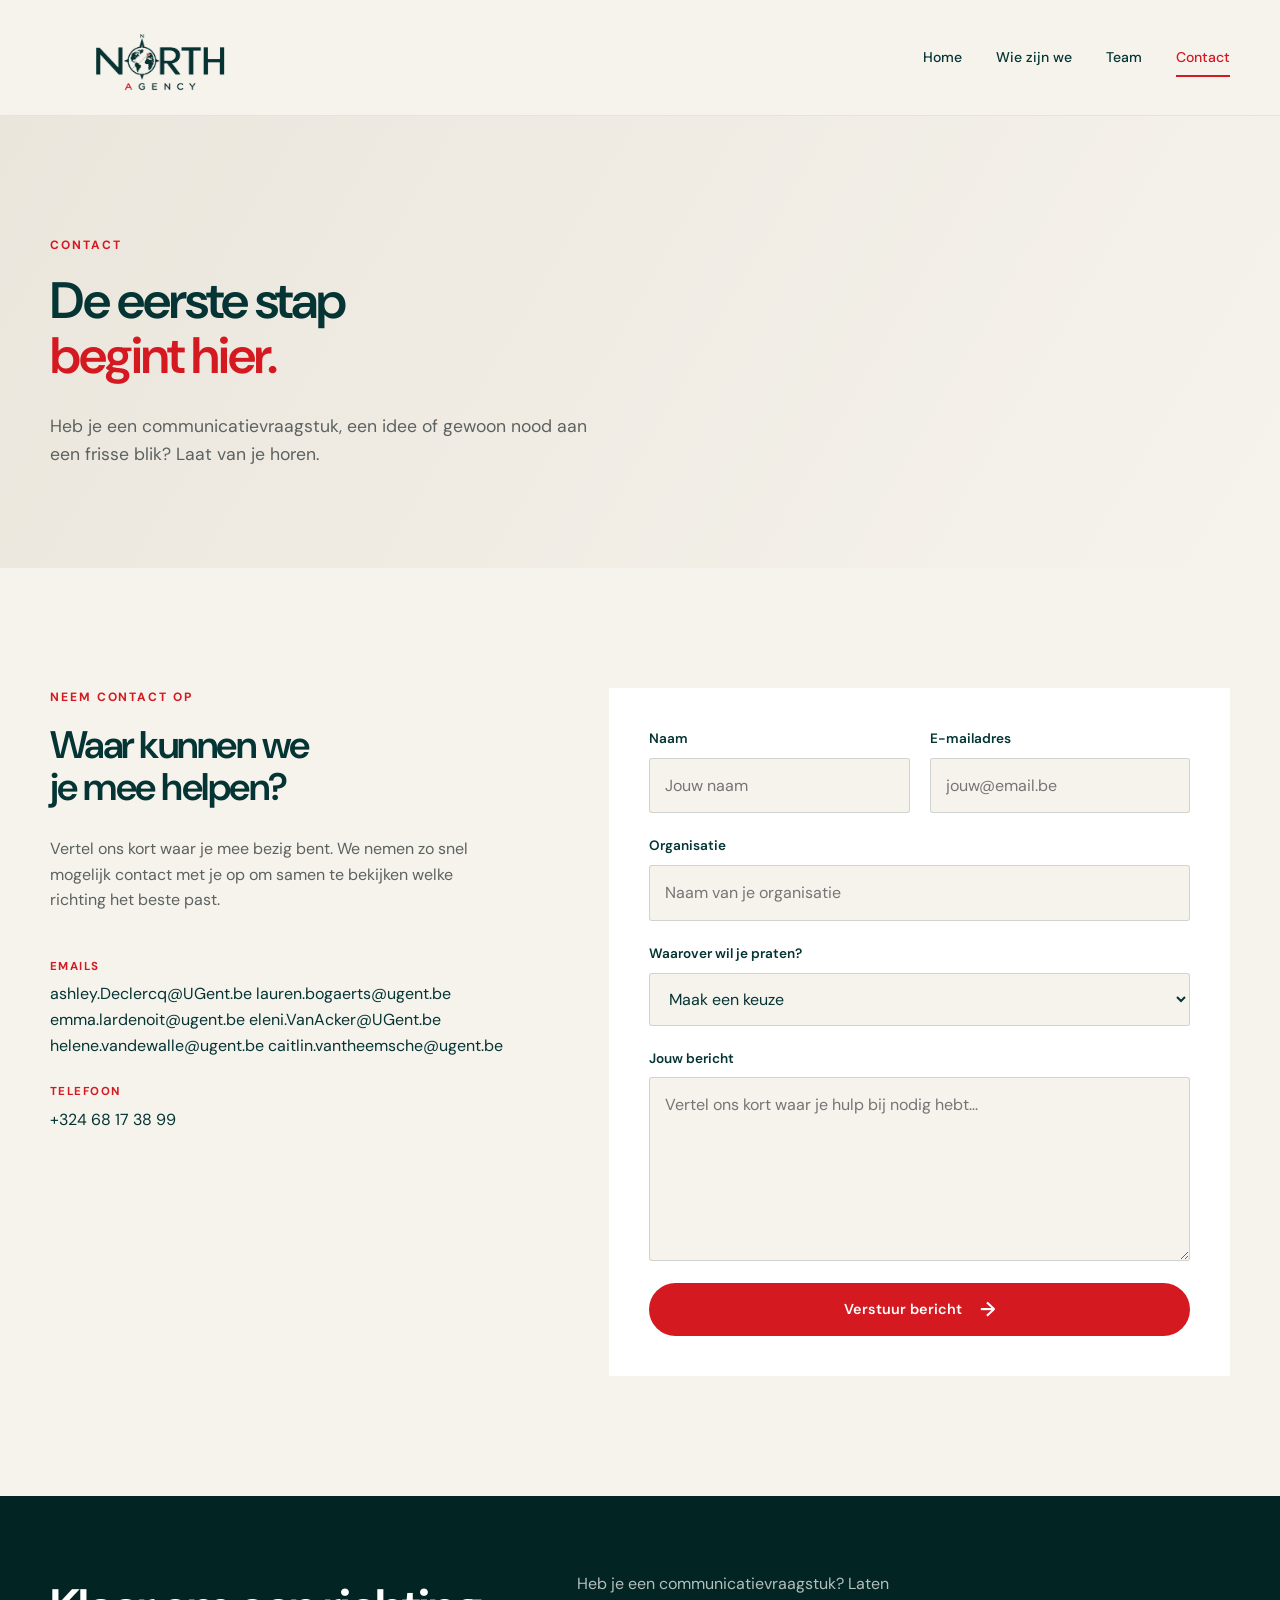
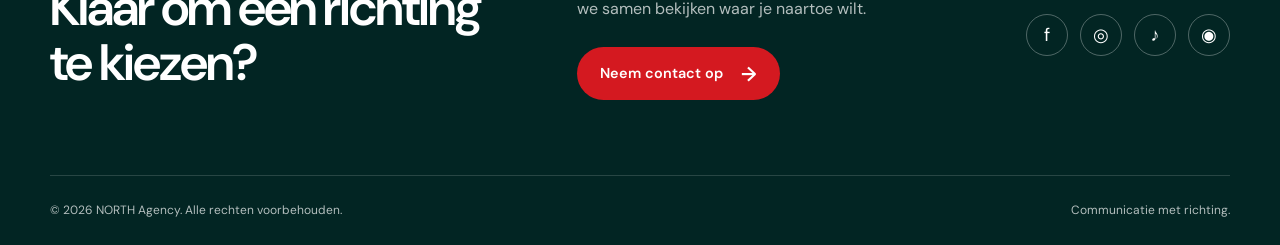
==== contact.html @ 14661dc5 "mails toegevoegd" ====
<!DOCTYPE html>
<html lang="nl">
<head>
    <meta charset="UTF-8">
    <meta name="viewport" content="width=device-width, initial-scale=1.0">

    <title>Contact | NORTH Agency</title>
    <meta name="description" content="Neem contact op met NORTH Agency.">

    <link rel="stylesheet" href="style.css">

    <link rel="preconnect" href="https://fonts.googleapis.com">
    <link rel="preconnect" href="https://fonts.gstatic.com" crossorigin>

    <link href="https://fonts.googleapis.com/css2?family=DM+Sans:wght@400;500;600;700&family=Playfair+Display:wght@500;600&display=swap" rel="stylesheet">
</head>

<body>

<header class="site-header">
    <div class="container header-inner">

        <a href="index.html" class="logo-link">
            <img src="images/logo.jpg" alt="NORTH Agency logo">
        </a>

        <button class="menu-toggle" aria-label="Menu openen">
            <span></span>
            <span></span>
            <span></span>
        </button>

        <nav class="main-navigation">
            <a href="index.html">Home</a>
            <a href="wie-zijn-we.html">Wie zijn we</a>
            <a href="team.html">Team</a>
            <a href="contact.html" class="active">Contact</a>
        </nav>

    </div>
</header>

<main>

    <section class="page-hero">
        <div class="container">
            <p class="eyebrow">Contact</p>
            <h1>De eerste stap<br><span>begint hier.</span></h1>
            <p>
                Heb je een communicatievraagstuk, een idee of gewoon nood aan
                een frisse blik? Laat van je horen.
            </p>
        </div>
    </section>

    <section class="contact-section">
        <div class="container contact-grid">

            <div class="contact-details">
                <p class="eyebrow">Neem contact op</p>
                <h2>Waar kunnen we<br>je mee helpen?</h2>

                <p>
                    Vertel ons kort waar je mee bezig bent. We nemen zo snel
                    mogelijk contact met je op om samen te bekijken welke
                    richting het beste past.
                </p>

                <div class="contact-item">
                    <span>Emails</span>
                    <a href="mailto:ashley.Declercq@UGent.be">
                        ashley.Declercq@UGent.be
                    </a>
                    <a href="mailto: lauren.bogaerts@ugent.be">
                        lauren.bogaerts@ugent.be
                    </a>
                    <a href="mailto:emma.lardenoit@ugent.be">
                        emma.lardenoit@ugent.be
                    </a>
                    <a href="mailto:eleni.VanAcker@UGent.be">
                        eleni.VanAcker@UGent.be
                    </a>
                    <a href="mailto:helene.vandewalle@ugent.be">
                        helene.vandewalle@ugent.be
                    </a>
                    <a href="mailto:caitlin.vantheemsche@ugent.be">
                        caitlin.vantheemsche@ugent.be
                    </a>
                </div>

                <div class="contact-item">
                    <span>Telefoon</span>
                    <a href="tel:+32468173899">
                        +324 68 17 38 99
                    </a>
                </div>
            </div>

            <div class="contact-form-wrapper">

                <!--
                Voor een echt werkend formulier op GitHub Pages kun je
                bijvoorbeeld Formspree gebruiken.

                Vervang action="" door bijvoorbeeld:
                action="https://formspree.io/f/JOUW_FORM_ID"
                -->

                <form class="contact-form" action="" method="POST">

                    <div class="form-row">
                        <div class="form-group">
                            <label for="naam">Naam</label>
                            <input type="text" id="naam" name="naam" placeholder="Jouw naam" required>
                        </div>

                        <div class="form-group">
                            <label for="email">E-mailadres</label>
                            <input type="email" id="email" name="email" placeholder="jouw@email.be" required>
                        </div>
                    </div>

                    <div class="form-group">
                        <label for="bedrijf">Organisatie</label>
                        <input type="text" id="bedrijf" name="bedrijf" placeholder="Naam van je organisatie">
                    </div>

                    <div class="form-group">
                        <label for="onderwerp">Waarover wil je praten?</label>
                        <select id="onderwerp" name="onderwerp">
                            <option value="">Maak een keuze</option>
                            <option value="strategie">Communicatiestrategie</option>
                            <option value="campagne">Campagne</option>
                            <option value="content">Content</option>
                            <option value="merkcommunicatie">Merkcommunicatie</option>
                            <option value="andere">Andere vraag</option>
                        </select>
                    </div>

                    <div class="form-group">
                        <label for="bericht">Jouw bericht</label>
                        <textarea id="bericht" name="bericht" rows="6" placeholder="Vertel ons kort waar je hulp bij nodig hebt..." required></textarea>
                    </div>

                    <button type="submit" class="button">
                        Verstuur bericht
                        <span>→</span>
                    </button>

                </form>

            </div>

        </div>
    </section>

</main>

<footer class="site-footer">
    <div class="container footer-grid">

        <div>
            <h2>Klaar om een richting<br>te kiezen?</h2>
        </div>

        <div>
            <p>
                Heb je een communicatievraagstuk?
                Laten we samen bekijken waar je naartoe wilt.
            </p>

            <a href="contact.html" class="button button-light">
                Neem contact op
                <span>→</span>
            </a>
        </div>

        <div class="social-links">
            <a href="https://www.facebook.com/" target="_blank" rel="noopener noreferrer">f</a>
            <a href="https://www.instagram.com/" target="_blank" rel="noopener noreferrer">◎</a>
            <a href="https://www.tiktok.com/" target="_blank" rel="noopener noreferrer">♪</a>
            <a href="https://github.com/" target="_blank" rel="noopener noreferrer">◉</a>
        </div>

    </div>

    <div class="container footer-bottom">
        <p>© 2026 NORTH Agency. Alle rechten voorbehouden.</p>
        <p>Communicatie met richting.</p>
    </div>
</footer>

<script>
    const menuToggle = document.querySelector(".menu-toggle");
    const navigation = document.querySelector(".main-navigation");

    menuToggle.addEventListener("click", () => {
        navigation.classList.toggle("is-open");
        menuToggle.classList.toggle("is-open");
    });
</script>

</body>
</html>
---- style.css ----
:root {
    --blue: #043433;
    --blue-dark: #022523;
    --red: #D41920;
    --red-light: #f15b45;

    --cream: #f6f3ed;
    --cream-dark: #ebe6dc;
    --white: #ffffff;
    --black: #111313;
    --grey: #5c6260;
    --border: rgba(4, 52, 51, 0.16);

    --container-width: 1180px;
    --radius: 3px;
    --transition: 0.25s ease;
}

/* Basis */

* {
    margin: 0;
    padding: 0;
    box-sizing: border-box;
}

html {
    scroll-behavior: smooth;
}

body {
    background: var(--cream);
    color: var(--blue);
    font-family: "DM Sans", sans-serif;
    line-height: 1.6;
}

img {
    display: block;
    max-width: 100%;
}

a {
    color: inherit;
    text-decoration: none;
}

button,
input,
select,
textarea {
    font: inherit;
}

.container {
    width: min(100% - 48px, var(--container-width));
    margin: 0 auto;
}

/* Header */

.site-header {
    position: relative;
    z-index: 10;
    background: var(--cream);
    border-bottom: 1px solid rgba(4, 52, 51, 0.08);
}

.header-inner {
    display: flex;
    align-items: center;
    justify-content: space-between;
    gap: 40px;
    min-height: 115px;
}

.logo-link {
    display: inline-block;
    flex-shrink: 0;
    width: 220px;
}

.logo-link img {
    width: 100%;
    height: 95px;
    object-fit: contain;
    mix-blend-mode: multiply;
}

.main-navigation {
    display: flex;
    align-items: center;
    gap: 34px;
}

.main-navigation a {
    position: relative;
    font-size: 0.88rem;
    font-weight: 500;
    transition: color var(--transition);
}

.main-navigation a::after {
    position: absolute;
    bottom: -8px;
    left: 0;

    width: 0;
    height: 2px;

    background: var(--red);
    content: "";
    transition: width var(--transition);
}

.main-navigation a:hover,
.main-navigation a.active {
    color: var(--red);
}

.main-navigation a:hover::after,
.main-navigation a.active::after {
    width: 100%;
}

.menu-toggle {
    display: none;
    border: none;
    background: transparent;
    cursor: pointer;
}

.menu-toggle span {
    display: block;
    width: 26px;
    height: 2px;
    margin: 5px 0;
    background: var(--blue);
    transition: var(--transition);
}

/* Typografie */

h1,
h2,
h3 {
    font-weight: 600;
    line-height: 1.08;
    letter-spacing: -0.04em;
}

h1 {
    font-size: clamp(2.3rem, 4vw, 4rem);
}

h2 {
    font-size: clamp(1.7rem, 3vw, 2.5rem);
}

h3 {
    font-size: 1.2rem;
}

p {
    color: var(--grey);
}

.index_p {
    margin-bottom: 18px;
    color: var(--red);
    font-size: 1.25rem;
    font-weight: 700;
    letter-spacing: 0.16em;
    text-transform: uppercase;
}

.eyebrow {
    margin-bottom: 18px;
    color: var(--red);
    font-size: 0.75rem;
    font-weight: 700;
    letter-spacing: 0.16em;
    text-transform: uppercase;
}

.section-light {
    background: var(--cream-dark);
}

/* Knoppen */

.button {
    display: inline-flex;
    align-items: center;
    justify-content: center;
    gap: 18px;

    padding: 15px 23px;
    border: none;
    border-radius: 100px;

    background: var(--red);
    color: var(--white);

    font-size: 0.9rem;
    font-weight: 600;

    cursor: pointer;
    transition:
        transform var(--transition),
        background var(--transition);
}

.button:hover {
    background: var(--blue);
    transform: translateY(-3px);
}

.button span {
    font-size: 1.25rem;
    line-height: 0;
}

.button-light {
    background: var(--red);
    color: var(--white);
}

.text-link {
    display: inline-block;
    margin-top: 24px;
    color: var(--blue);
    font-size: 0.9rem;
    font-weight: 600;
    transition: color var(--transition);
}

.text-link:hover {
    color: var(--red);
}

/* Hero */

.hero {
    position: relative;
    min-height: 650px;
    overflow: hidden;
    background: var(--cream);
}

.hero-image {
    position: absolute;
    inset: 0 0 0 42%;
    background:
        linear-gradient(
            90deg,
            var(--cream) 0%,
            rgba(246, 243, 237, 0.78) 13%,
            rgba(246, 243, 237, 0) 45%
        ),
        url("images/hero.jpg") center center / cover no-repeat;
}

.hero-content {
    position: relative;
    display: flex;
    align-items: center;
    min-height: 650px;
}

.hero-text {
    width: min(100%, 500px);
}

.hero-text h1 {
    margin-bottom: 28px;
}

.hero-text h1 span,
.page-hero h1 span {
    color: var(--red);
}

.hero-text p:not(.eyebrow) {
    max-width: 420px;
    margin-bottom: 32px;
    font-size: 1.05rem;
}

/* Intro / kompas */

.intro-section {
    padding: 125px 0;
}

.intro-grid {
    display: grid;
    grid-template-columns: repeat(2, minmax(0, 1fr));
    align-items: center;
    gap: 80px;
}

.intro-text {
    max-width: 550px;
}

.intro-text h2 {
    margin-bottom: 25px;
}

.intro-text p {
    max-width: 470px;
    margin-bottom: 16px;
}

.compass {
    display: flex;
    align-items: center;
    justify-content: center;
    min-height: 300px;
}

.compass-circle {
    position: relative;
    display: grid;
    width: 230px;
    height: 230px;
    place-items: center;
    border: 1px solid var(--blue);
    border-radius: 50%;
}

.compass-circle::before,
.compass-circle::after {
    position: absolute;
    background: var(--blue);
    content: "";
    opacity: 0.3;
}

.compass-circle::before {
    width: 1px;
    height: 310px;
}

.compass-circle::after {
    width: 310px;
    height: 1px;
}

.compass-arrow {
    position: relative;
    z-index: 1;
    color: var(--red);
    font-size: 5rem;
    transform: rotate(0deg);
}

/* Proces */

.process-section {
    padding: 125px 0;
    background: var(--white);
}

.section-heading {
    max-width: 570px;
    margin-bottom: 60px;
}

.section-heading h2 {
    margin-bottom: 25px;
}

.section-heading p:not(.eyebrow) {
    max-width: 480px;
}

.process-grid {
    display: grid;
    grid-template-columns: 1fr auto 1fr auto 1fr;
    align-items: center;
    gap: 30px;
}

.process-item {
    min-height: 180px;
}

.process-number {
    display: block;
    margin-bottom: 20px;
    color: var(--red);
    font-size: 0.8rem;
    font-weight: 700;
}

.process-item h3 {
    margin-bottom: 12px;
}

.process-item p {
    max-width: 240px;
    font-size: 0.9rem;
}

.process-arrow {
    color: var(--red);
    font-size: 2rem;
}

/* Diensten: desktop = 3 x 2 */

.services-section {
    padding: 125px 0;
}

.services-grid {
    display: grid;
    grid-template-columns: repeat(3, minmax(0, 1fr));
    gap: 1px;

    overflow: hidden;
    border: 1px solid rgba(4, 52, 51, 0.15);
    background: rgba(4, 52, 51, 0.15);
}

.service-card {
    min-height: 270px;
    padding: 34px 30px;

    border: 0;
    background: var(--cream-dark);

    transition:
        background var(--transition),
        transform var(--transition);
}

.service-card:hover {
    background: var(--white);
    transform: translateY(-5px);
}

.service-icon {
    display: flex;
    align-items: center;
    justify-content: flex-start;

    width: 58px;
    height: 58px;
    margin-bottom: 24px;

    color: var(--red);
}

.service-icon svg {
    width: 100%;
    height: 100%;

    stroke: currentColor;
    stroke-width: 2.2;
    stroke-linecap: round;
    stroke-linejoin: round;
}

.service-card h3 {
    margin-bottom: 15px;
    color: var(--blue);
    font-size: 1rem;
}

.service-card p {
    max-width: 260px;
    color: var(--grey);
    font-size: 0.88rem;
}

/* Over ons preview */

.about-preview {
    padding: 125px 0;
    background: var(--white);
}

.about-preview-grid {
    display: grid;
    grid-template-columns: 1fr 1.2fr 0.8fr;
    align-items: center;
    gap: 45px;
}

.about-preview h2 {
    margin-bottom: 25px;
}

.about-preview p {
    max-width: 400px;
    margin-bottom: 15px;
}

.about-image {
    height: 370px;
    overflow: hidden;
}

.about-image img {
    width: 100%;
    height: 100%;
    object-fit: cover;
}

.about-stat {
    display: flex;
    align-self: stretch;
    flex-direction: column;
    justify-content: center;
}

.stat-number {
    color: var(--red);
    font-size: 5rem;
    font-weight: 600;
    line-height: 1;
}

.about-stat p {
    font-size: 0.92rem;
}

.orange-line {
    width: 40px;
    height: 2px;
    margin: 24px 0;
    background: var(--red);
}

/* Cases */

.cases-section {
    padding: 125px 0;
}

.cases-grid {
    display: grid;
    grid-template-columns: repeat(3, minmax(0, 1fr));
    gap: 25px;
}

.case-card {
    background: var(--white);
    transition: transform var(--transition);
}

.case-card:hover {
    transform: translateY(-7px);
}

.case-card img {
    width: 100%;
    height: 220px;
    object-fit: cover;
}

.case-card span,
.case-card h3 {
    display: block;
    margin-right: 24px;
    margin-left: 24px;
}

.case-card span {
    padding-top: 18px;
    color: var(--red);
    font-size: 0.75rem;
    font-weight: 700;
    text-transform: uppercase;
}

.case-card h3 {
    padding: 8px 0 22px;
    font-size: 1rem;
}

/* Algemene pagina-header */

.page-hero {
    padding: 120px 0 100px;
    background: linear-gradient(120deg, var(--cream-dark), var(--cream));
}

.page-hero h1 {
    max-width: 850px;
    margin-bottom: 28px;
}

.page-hero > div > p:not(.eyebrow) {
    max-width: 570px;
    font-size: 1.1rem;
}

/* Wie zijn we */

.content-section {
    padding: 120px 0;
}

.two-column-content {
    display: grid;
    grid-template-columns: repeat(2, minmax(0, 1fr));
    gap: 90px;
}

.two-column-content h2 {
    max-width: 500px;
}

.two-column-content p {
    max-width: 560px;
    margin-bottom: 18px;
}

.strategy-section {
    padding: 120px 0;
    background: var(--white);
}

.centered {
    margin-right: auto;
    margin-left: auto;
    text-align: center;
}

.centered p:not(.eyebrow) {
    margin-right: auto;
    margin-left: auto;
}

.strategy-grid {
    display: grid;
    grid-template-columns: repeat(3, minmax(0, 1fr));
    gap: 25px;
}

.strategy-card {
    padding: 35px;
    border: 1px solid var(--border);
    background: var(--cream);
}

.strategy-card span {
    display: block;
    margin-bottom: 40px;
    color: var(--red);
    font-size: 0.85rem;
    font-weight: 700;
}

.strategy-card h3 {
    margin-bottom: 18px;
}

/* Team */

.team-section {
    padding: 120px 0;
}

.team-intro {
    margin-bottom: 60px;
}

.team-grid {
    display: grid;
    grid-template-columns: repeat(3, minmax(0, 1fr));
    gap: 45px 25px;
}

.team-card {
    background: var(--white);
}

.team-card img {
    width: 100%;
    height: 360px;
    object-fit: cover;
    transition: filter var(--transition);
}

.team-card:hover img {
    filter: grayscale(10%);
}

.team-card-content {
    padding: 26px;
}

.team-role {
    margin-bottom: 8px;
    color: var(--red);
    font-size: 0.75rem;
    font-weight: 700;
    letter-spacing: 0.1em;
    text-transform: uppercase;
}

.team-card h3 {
    margin-bottom: 14px;
}

.team-card-content > p:last-child {
    font-size: 0.92rem;
}

/* Contact */

.contact-section {
    padding: 120px 0;
}

.contact-grid {
    display: grid;
    grid-template-columns: 0.85fr 1.15fr;
    gap: 100px;
}

.contact-details h2 {
    margin-bottom: 28px;
}

.contact-details > p:not(.eyebrow) {
    max-width: 430px;
    margin-bottom: 45px;
}

.contact-item {
    margin-bottom: 25px;
}

.contact-item > span {
    display: block;
    margin-bottom: 5px;
    color: var(--red);
    font-size: 0.72rem;
    font-weight: 700;
    letter-spacing: 0.13em;
    text-transform: uppercase;
}

.contact-item a,
.contact-item p {
    color: var(--blue);
}

.contact-item a:hover {
    color: var(--red);
}

.contact-form-wrapper {
    padding: 40px;
    background: var(--white);
}

.contact-form {
    display: flex;
    flex-direction: column;
    gap: 22px;
}

.form-row {
    display: grid;
    grid-template-columns: repeat(2, minmax(0, 1fr));
    gap: 20px;
}

.form-group {
    display: flex;
    flex-direction: column;
    gap: 8px;
}

.form-group label {
    color: var(--blue);
    font-size: 0.85rem;
    font-weight: 600;
}

.form-group input,
.form-group select,
.form-group textarea {
    width: 100%;
    padding: 14px 15px;
    border: 1px solid var(--border);
    border-radius: var(--radius);
    outline: none;
    background: var(--cream);
    color: var(--blue);
    transition: border var(--transition);
}

.form-group input:focus,
.form-group select:focus,
.form-group textarea:focus {
    border-color: var(--red);
}

.form-group textarea {
    resize: vertical;
}

/* Footer */

.site-footer {
    padding: 75px 0 25px;
    background: var(--blue-dark);
    color: var(--white);
}

.footer-grid {
    display: grid;
    grid-template-columns: 1.2fr 1fr auto;
    align-items: center;
    gap: 60px;
    padding-bottom: 75px;
}

.site-footer h2 {
    color: var(--white);
    font-size: clamp(2.2rem, 4vw, 4rem);
}

.site-footer p {
    max-width: 330px;
    margin-bottom: 25px;
    color: rgba(255, 255, 255, 0.7);
}

.social-links {
    display: flex;
    align-items: center;
    gap: 12px;
}

.social-links a {
    display: grid;
    width: 42px;
    height: 42px;
    place-items: center;
    border: 1px solid rgba(255, 255, 255, 0.3);
    border-radius: 50%;
    color: var(--white);
    font-size: 1.15rem;
    transition:
        color var(--transition),
        background var(--transition),
        border var(--transition);
}

.social-links a:hover {
    border-color: var(--red);
    background: var(--red);
}

.footer-bottom {
    display: flex;
    justify-content: space-between;
    gap: 20px;
    padding-top: 25px;
    border-top: 1px solid rgba(255, 255, 255, 0.15);
}

.footer-bottom p {
    margin: 0;
    font-size: 0.75rem;
}

/* Tablet */

@media (max-width: 900px) {
    .header-inner {
        gap: 24px;
    }

    .logo-link {
        width: 185px;
    }

    .logo-link img {
        height: 82px;
    }

    .main-navigation {
        gap: 18px;
    }

    .hero-image {
        inset: 0 0 0 30%;
    }

    .intro-grid,
    .two-column-content,
    .contact-grid {
        gap: 50px;
    }

    /* Diensten: 2 kolommen op tablet */
    .services-grid {
        grid-template-columns: repeat(2, minmax(0, 1fr));
    }

    .about-preview-grid {
        grid-template-columns: repeat(2, minmax(0, 1fr));
    }

    .about-stat {
        grid-column: 1 / -1;
    }

    .footer-grid {
        grid-template-columns: 1fr 1fr;
    }

    .social-links {
        grid-column: 1 / -1;
    }
}

/* Mobiel */

@media (max-width: 700px) {
    .container {
        width: min(100% - 32px, var(--container-width));
    }

    .header-inner {
        min-height: 85px;
    }

    .logo-link {
        width: 165px;
    }

    .logo-link img {
        height: 70px;
    }

    .menu-toggle {
        display: block;
    }

    .main-navigation {
        position: absolute;
        top: 85px;
        right: 16px;
        left: 16px;

        display: none;
        flex-direction: column;
        align-items: flex-start;
        gap: 0;

        padding: 15px 20px;
        background: var(--white);
        box-shadow: 0 12px 30px rgba(4, 52, 51, 0.12);
    }

    .main-navigation.is-open {
        display: flex;
    }

    .main-navigation a {
        width: 100%;
        padding: 13px 0;
        border-bottom: 1px solid var(--border);
    }

    .main-navigation a:last-child {
        border-bottom: 0;
    }

    .main-navigation a::after {
        display: none;
    }

    .hero {
        min-height: 680px;
    }

    .hero-image {
        inset: 0;
        opacity: 0.55;
    }

    .hero-content {
        align-items: flex-end;
        min-height: 680px;
        padding-bottom: 70px;
    }

    .hero-text {
        padding: 25px;
        background: rgba(246, 243, 237, 0.92);
    }

    .intro-section,
    .process-section,
    .services-section,
    .about-preview,
    .cases-section,
    .content-section,
    .strategy-section,
    .team-section,
    .contact-section {
        padding: 80px 0;
    }

    .intro-grid,
    .two-column-content,
    .contact-grid,
    .about-preview-grid,
    .footer-grid {
        grid-template-columns: 1fr;
    }

    .compass {
        min-height: 220px;
    }

    .process-grid {
        grid-template-columns: 1fr;
        gap: 25px;
    }

    .process-arrow {
        display: none;
    }

    .process-item {
        min-height: auto;
        padding-bottom: 25px;
        border-bottom: 1px solid var(--border);
    }

    /* Diensten: één kaart per rij op mobiel */
    .services-grid,
    .cases-grid,
    .strategy-grid,
    .team-grid {
        grid-template-columns: 1fr;
    }

    .service-card {
        min-height: auto;
        padding: 30px 25px;
    }

    .about-image {
        height: 300px;
    }

    .page-hero {
        padding: 85px 0 75px;
    }

    .page-hero h1 {
        font-size: clamp(2.8rem, 14vw, 4.7rem);
    }

    .team-card img {
        height: 400px;
    }

    .contact-form-wrapper {
        padding: 25px;
    }

    .form-row {
        grid-template-columns: 1fr;
    }

    .footer-grid {
        gap: 35px;
        padding-bottom: 55px;
    }

    .social-links {
        grid-column: auto;
    }

    .footer-bottom {
        flex-direction: column;
        gap: 5px;
    }
}
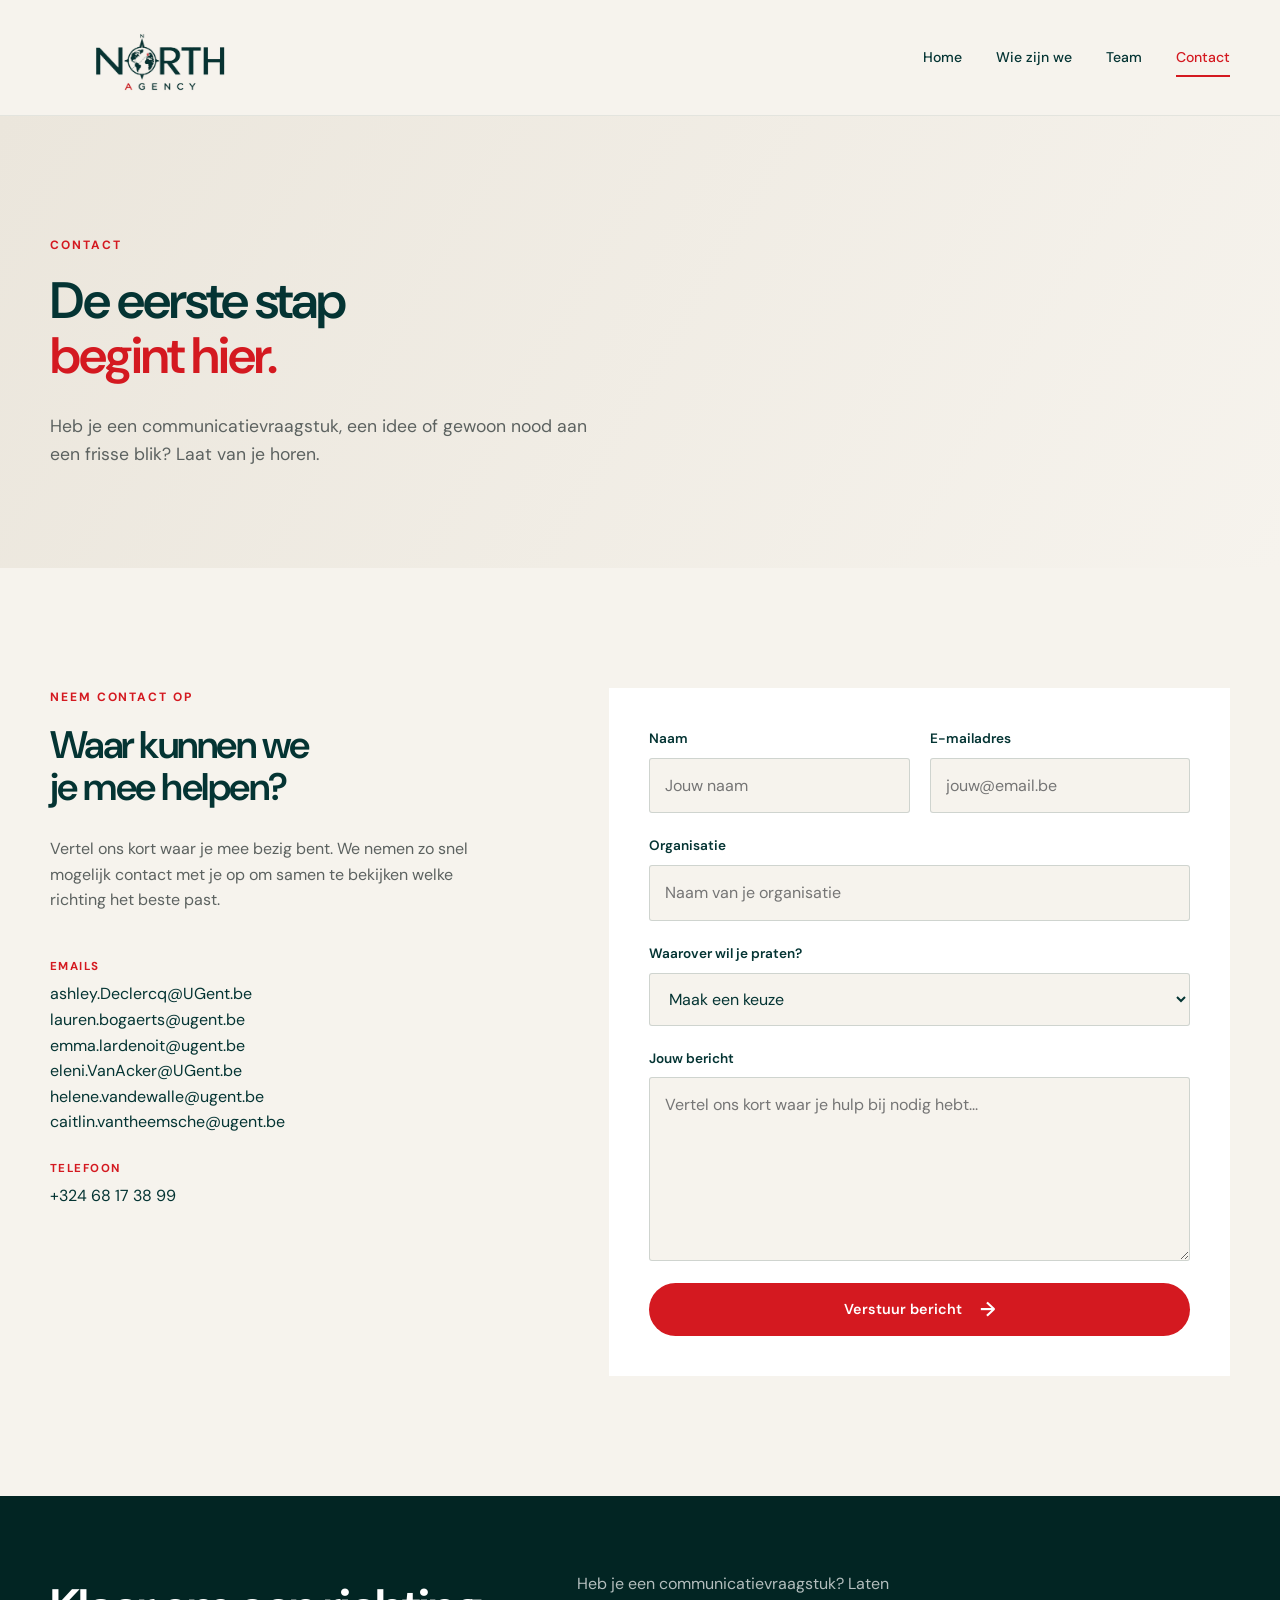
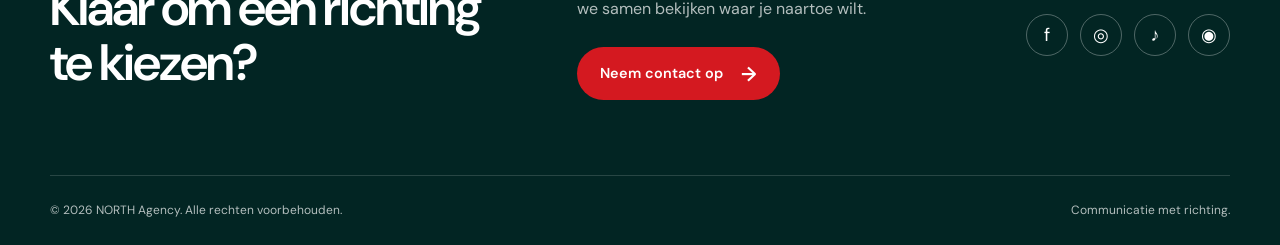
==== commit 4f0144ea: "mails toegevoegd" ====
--- a/contact.html
+++ b/contact.html
@@ -70,19 +70,19 @@
                     <span>Emails</span>
                     <a href="mailto:ashley.Declercq@UGent.be">
                         ashley.Declercq@UGent.be
-                    </a>
+                    </a><br>
                     <a href="mailto: lauren.bogaerts@ugent.be">
                         lauren.bogaerts@ugent.be
-                    </a>
+                    </a><br>
                     <a href="mailto:emma.lardenoit@ugent.be">
                         emma.lardenoit@ugent.be
-                    </a>
+                    </a><br>
                     <a href="mailto:eleni.VanAcker@UGent.be">
                         eleni.VanAcker@UGent.be
-                    </a>
+                    </a><br>
                     <a href="mailto:helene.vandewalle@ugent.be">
                         helene.vandewalle@ugent.be
-                    </a>
+                    </a><br>
                     <a href="mailto:caitlin.vantheemsche@ugent.be">
                         caitlin.vantheemsche@ugent.be
                     </a>
--- a/style.css
+++ b/style.css
@@ -688,7 +688,7 @@
 }
 
 .team-card:hover img {
-    filter: grayscale(10%);
+    filter: grayscale(35%);
 }
 
 .team-card-content {
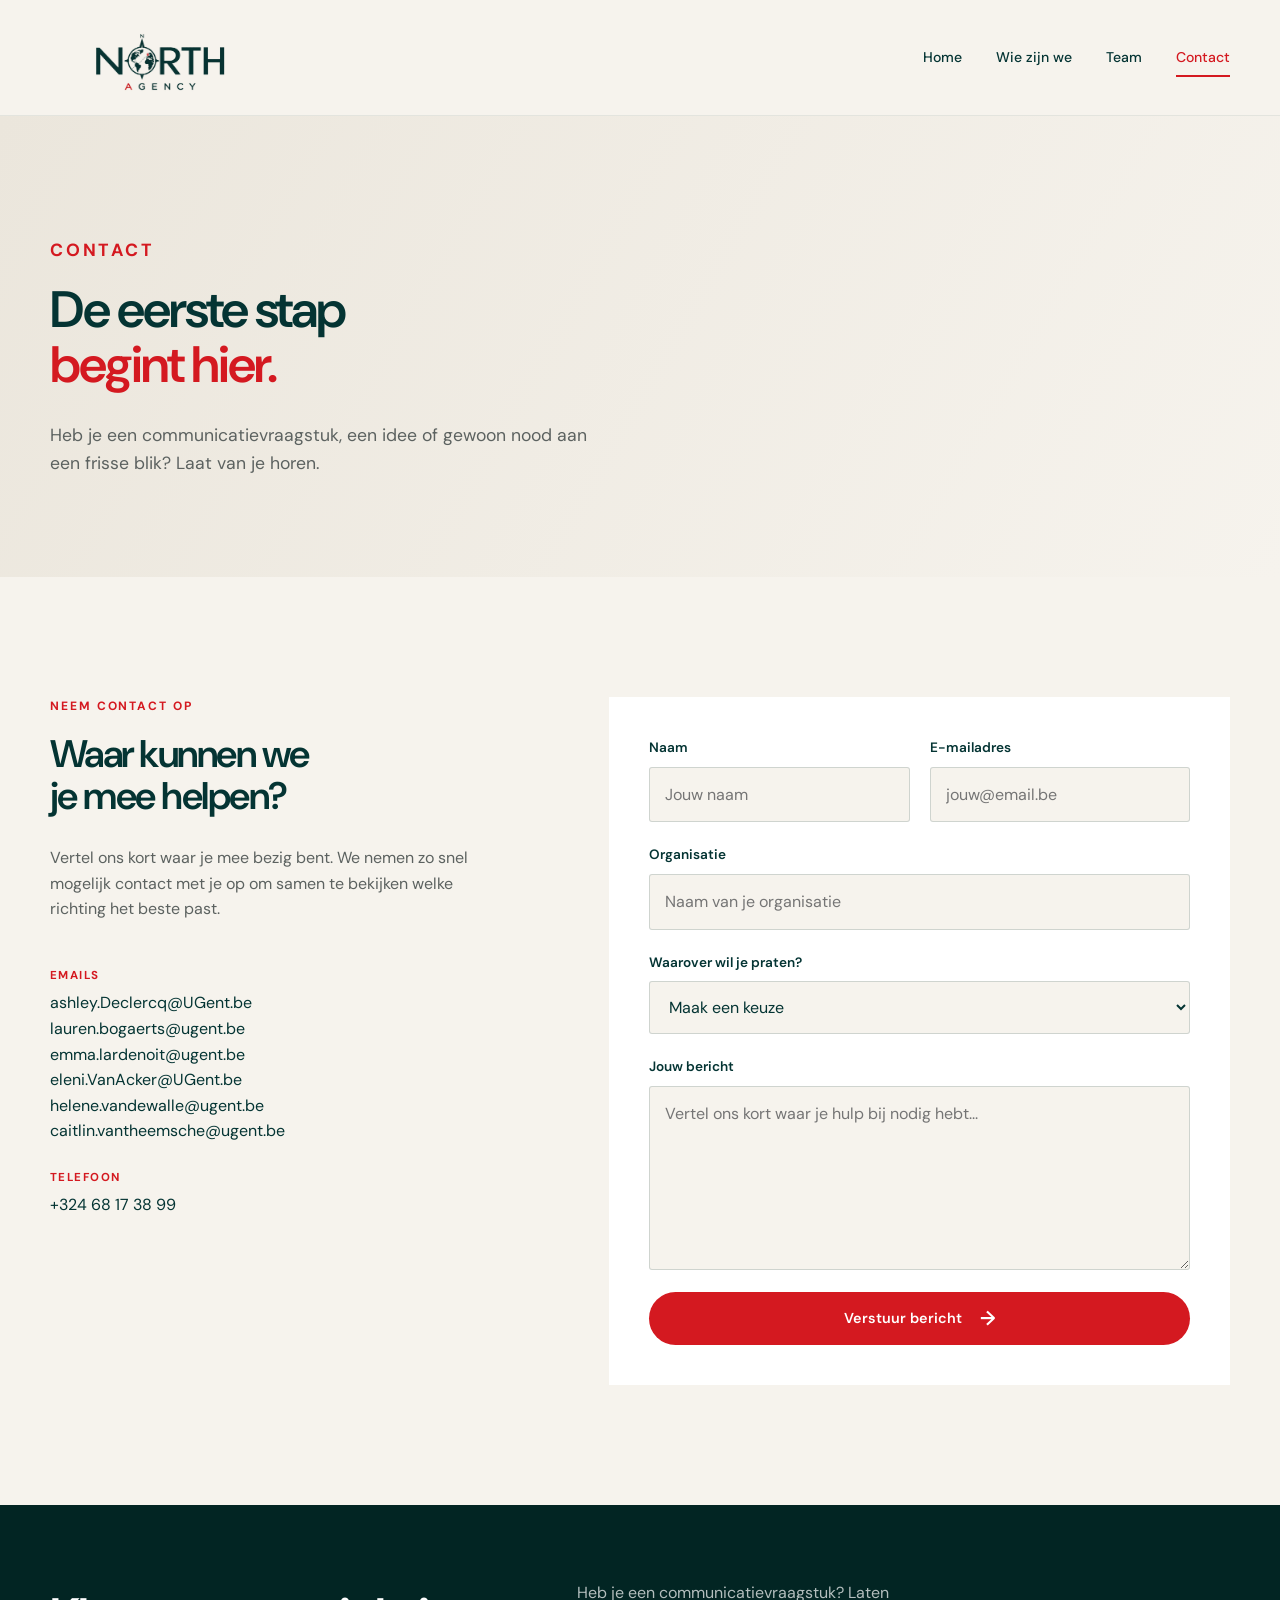
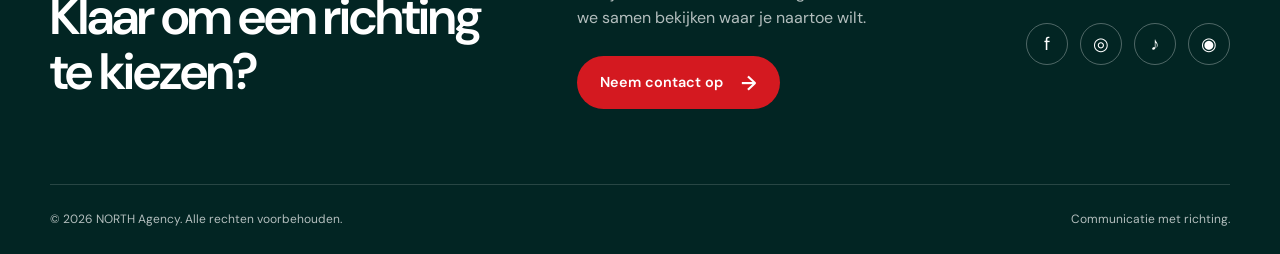
==== commit 68a64474: "mails toegevoegd" ====
--- a/contact.html
+++ b/contact.html
@@ -44,7 +44,7 @@
 
     <section class="page-hero">
         <div class="container">
-            <p class="eyebrow">Contact</p>
+            <p class="index_p">Contact</p>
             <h1>De eerste stap<br><span>begint hier.</span></h1>
             <p>
                 Heb je een communicatievraagstuk, een idee of gewoon nood aan
@@ -68,7 +68,7 @@
 
                 <div class="contact-item">
                     <span>Emails</span>
-                    <a href="mailto:ashley.Declercq@UGent.be">
+                    <a href="mailto:ashley.Declercq@ugent.be">
                         ashley.Declercq@UGent.be
                     </a><br>
                     <a href="mailto: lauren.bogaerts@ugent.be">
@@ -77,7 +77,7 @@
                     <a href="mailto:emma.lardenoit@ugent.be">
                         emma.lardenoit@ugent.be
                     </a><br>
-                    <a href="mailto:eleni.VanAcker@UGent.be">
+                    <a href="mailto:eleni.VanAcker@ugent.be">
                         eleni.VanAcker@UGent.be
                     </a><br>
                     <a href="mailto:helene.vandewalle@ugent.be">
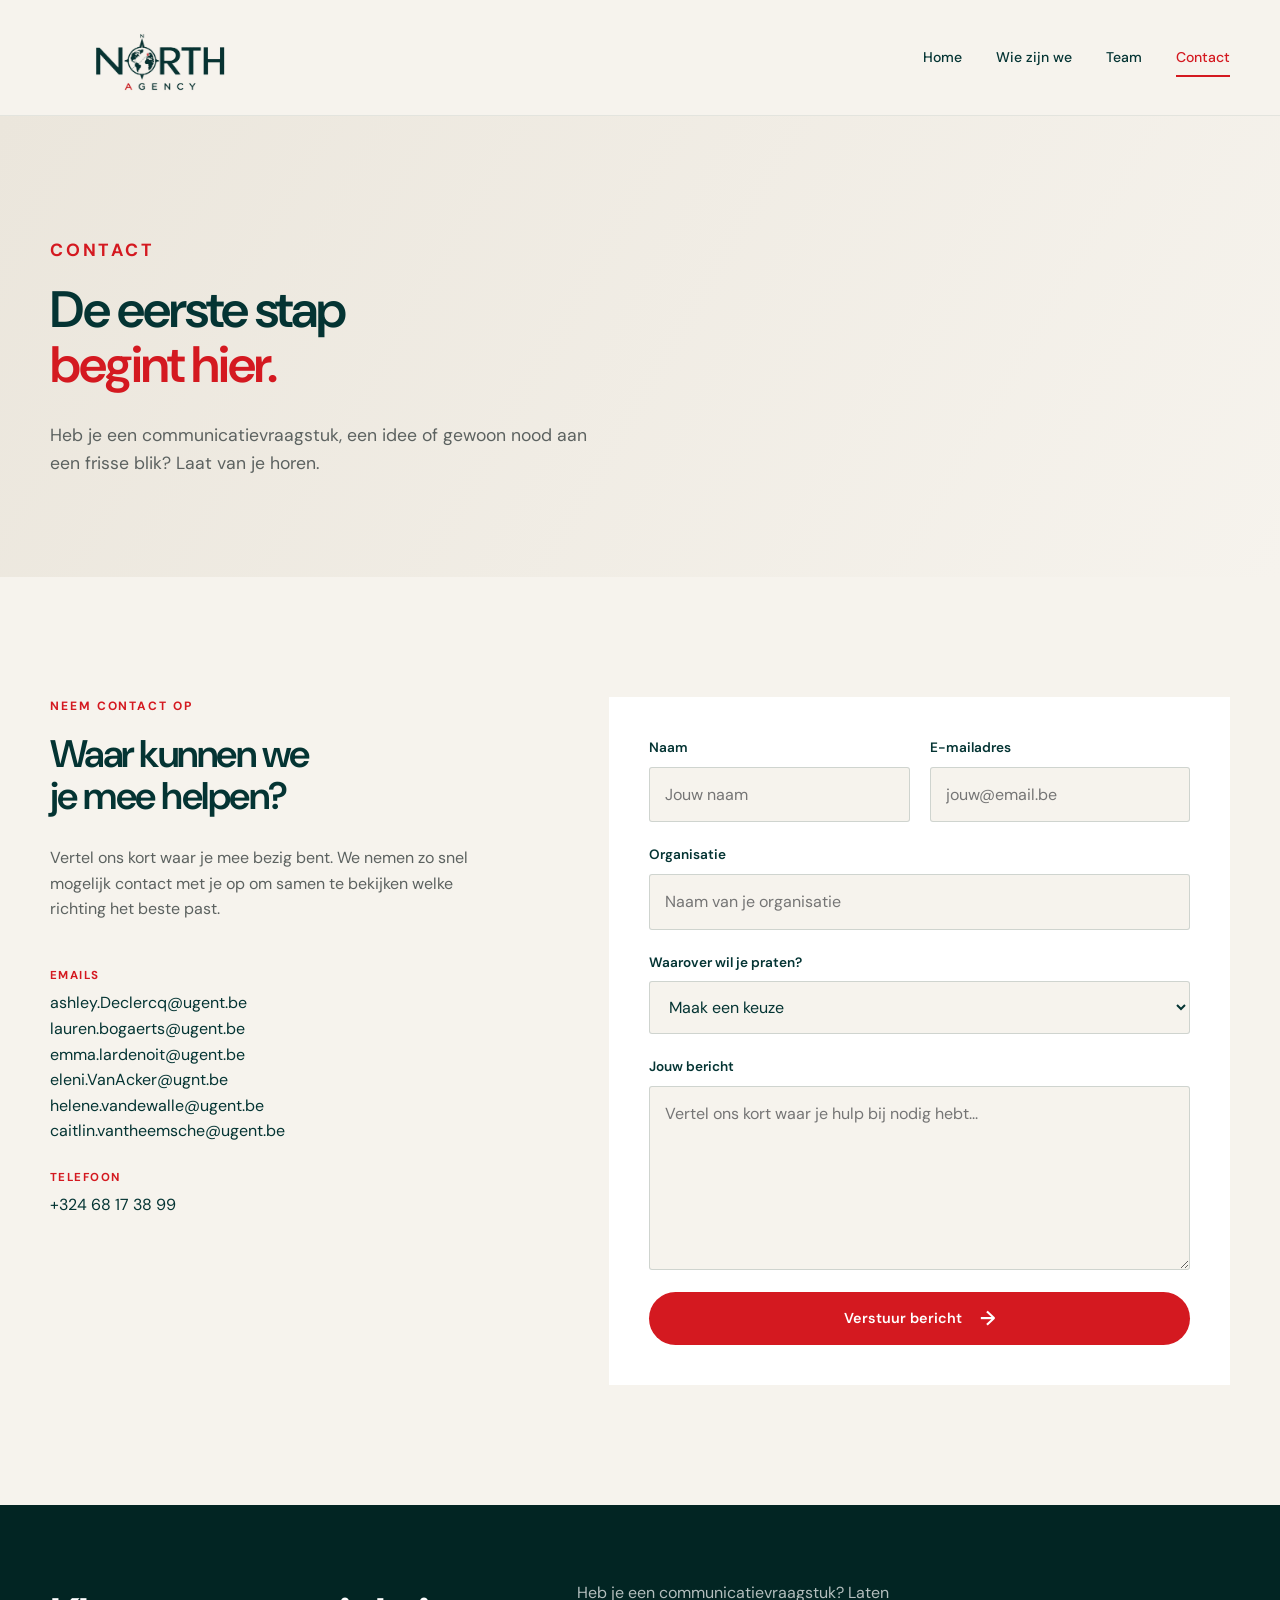
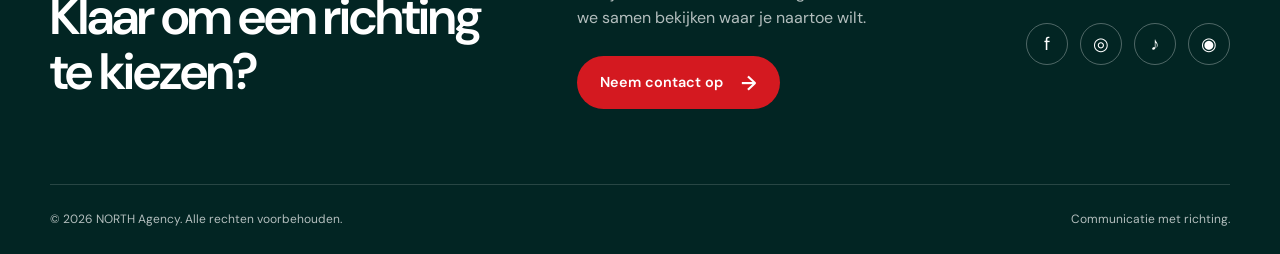
==== commit 16e23be7: "mails toegevoegd" ====
--- a/contact.html
+++ b/contact.html
@@ -69,7 +69,7 @@
                 <div class="contact-item">
                     <span>Emails</span>
                     <a href="mailto:ashley.Declercq@ugent.be">
-                        ashley.Declercq@UGent.be
+                        ashley.Declercq@ugent.be
                     </a><br>
                     <a href="mailto: lauren.bogaerts@ugent.be">
                         lauren.bogaerts@ugent.be
@@ -78,7 +78,7 @@
                         emma.lardenoit@ugent.be
                     </a><br>
                     <a href="mailto:eleni.VanAcker@ugent.be">
-                        eleni.VanAcker@UGent.be
+                        eleni.VanAcker@ugnt.be
                     </a><br>
                     <a href="mailto:helene.vandewalle@ugent.be">
                         helene.vandewalle@ugent.be
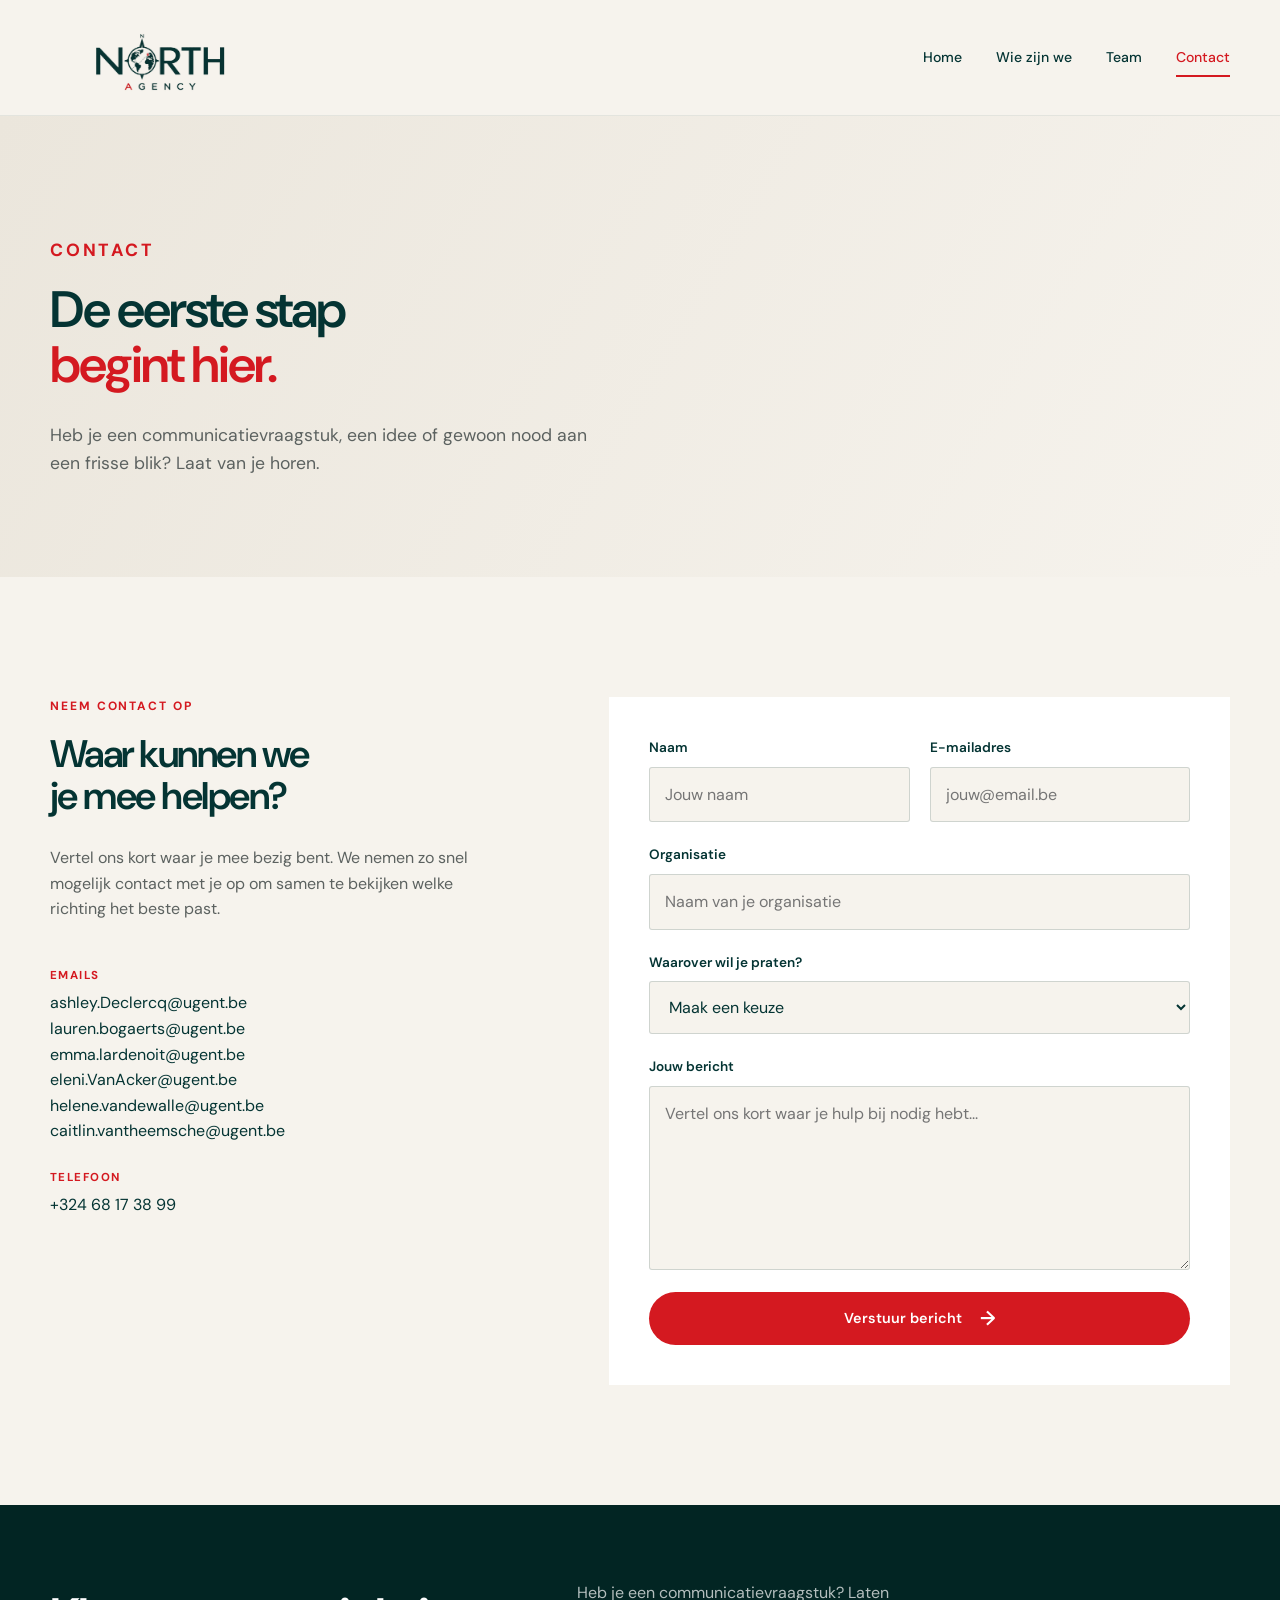
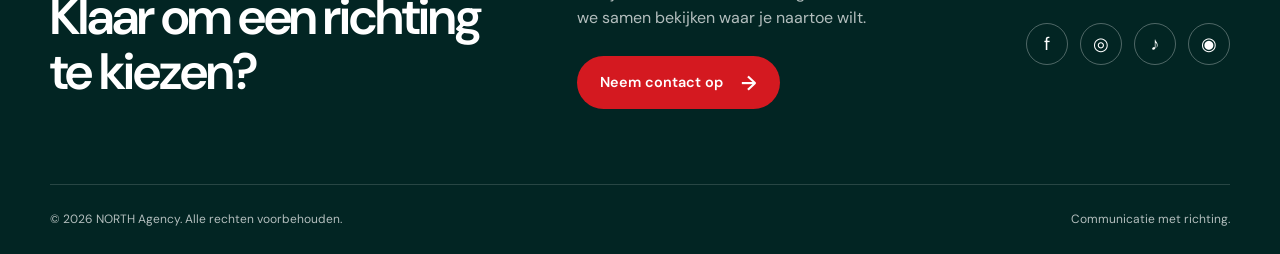
==== commit 0d682a77: "mails toegevoegd" ====
--- a/contact.html
+++ b/contact.html
@@ -78,7 +78,7 @@
                         emma.lardenoit@ugent.be
                     </a><br>
                     <a href="mailto:eleni.VanAcker@ugent.be">
-                        eleni.VanAcker@ugnt.be
+                        eleni.VanAcker@ugent.be
                     </a><br>
                     <a href="mailto:helene.vandewalle@ugent.be">
                         helene.vandewalle@ugent.be
@@ -179,7 +179,7 @@
             <a href="https://www.facebook.com/" target="_blank" rel="noopener noreferrer">f</a>
             <a href="https://www.instagram.com/" target="_blank" rel="noopener noreferrer">◎</a>
             <a href="https://www.tiktok.com/" target="_blank" rel="noopener noreferrer">♪</a>
-            <a href="https://github.com/" target="_blank" rel="noopener noreferrer">◉</a>
+            <a href="https://github.com/North-Agency/North_Agency" target="_blank" rel="noopener noreferrer">◉</a>
         </div>
 
     </div>
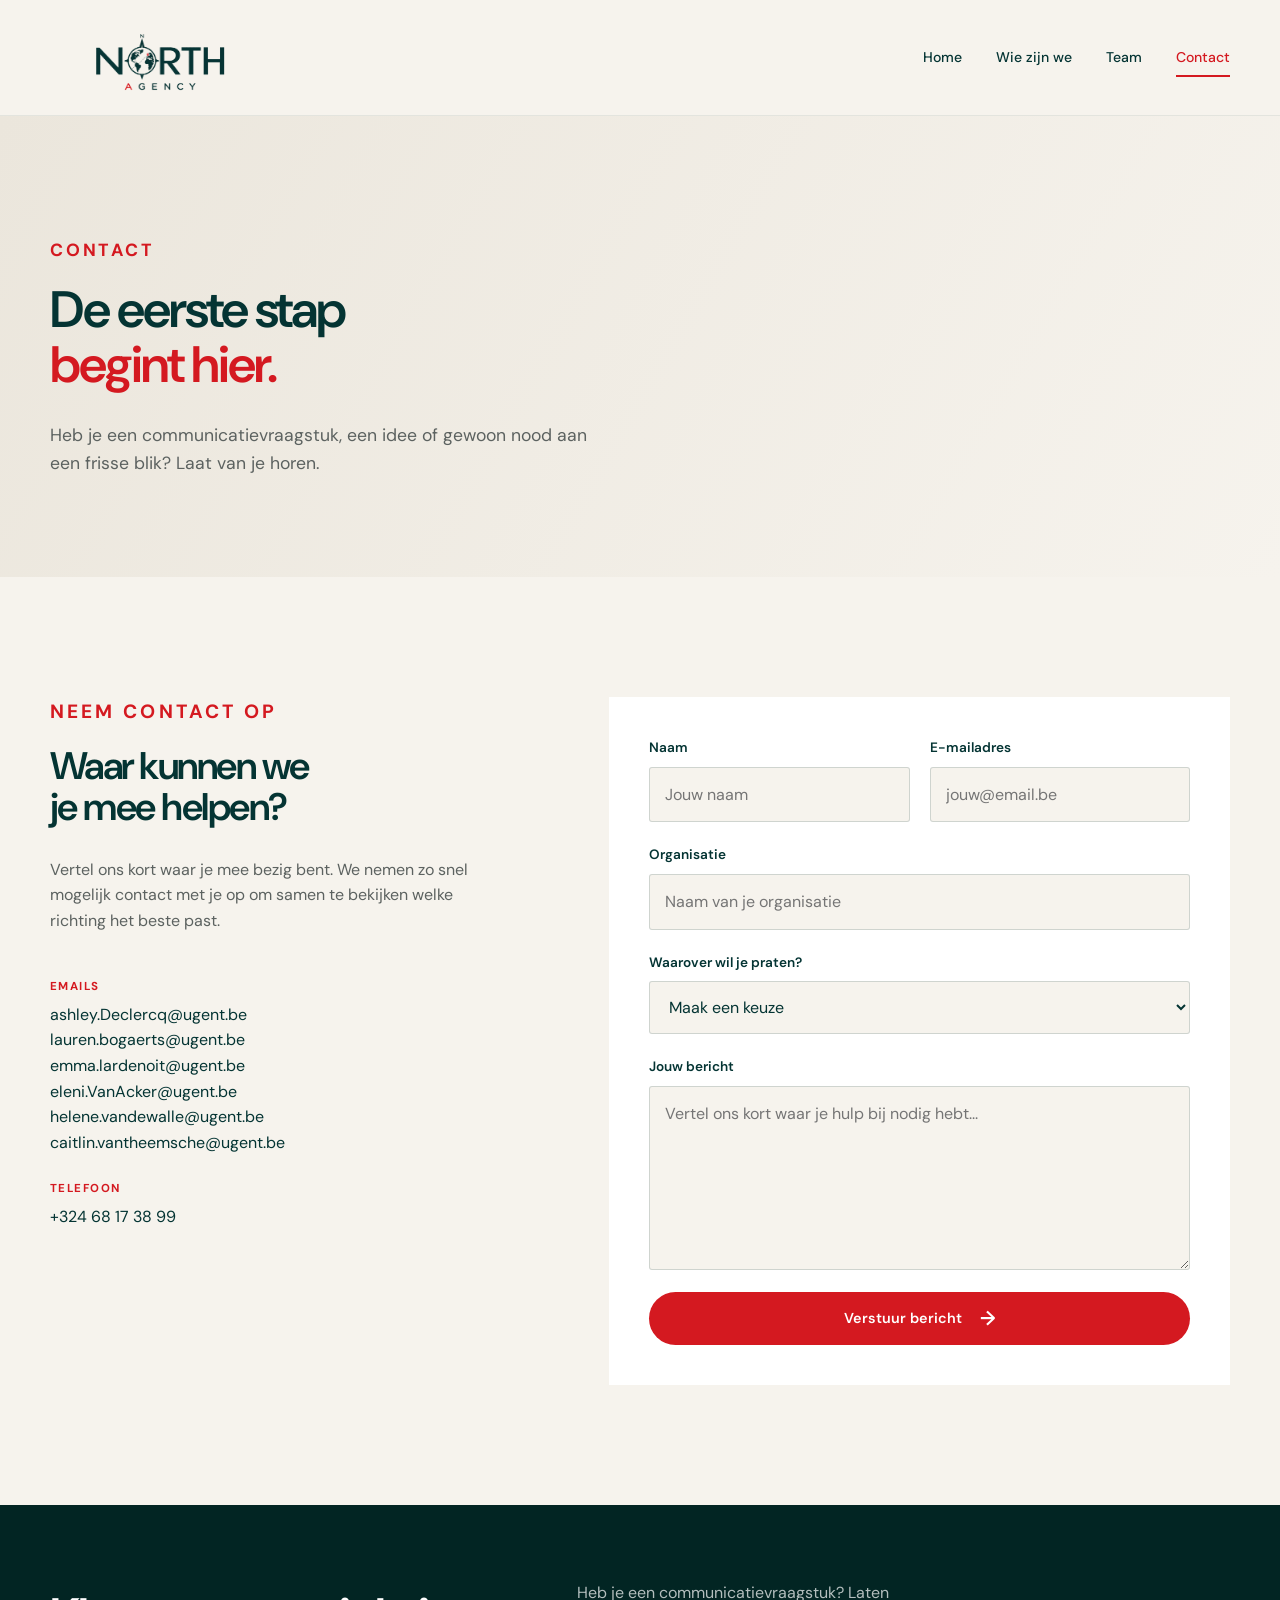
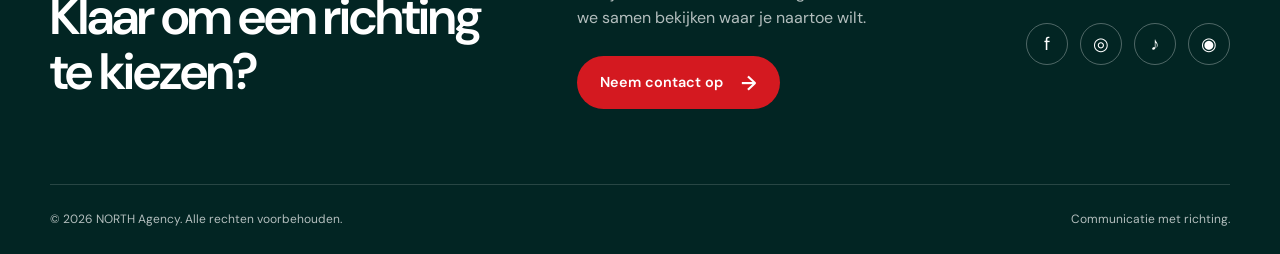
==== commit 3d7aa741: "mails toegevoegd" ====
--- a/contact.html
+++ b/contact.html
@@ -21,7 +21,7 @@
     <div class="container header-inner">
 
         <a href="index.html" class="logo-link">
-            <img src="images/logo.jpg" alt="NORTH Agency logo">
+            <img src="images/logo.png" alt="NORTH Agency logo">
         </a>
 
         <button class="menu-toggle" aria-label="Menu openen">
--- a/style.css
+++ b/style.css
@@ -177,7 +177,7 @@
 .eyebrow {
     margin-bottom: 18px;
     color: var(--red);
-    font-size: 0.75rem;
+    font-size: 1.2rem;
     font-weight: 700;
     letter-spacing: 0.16em;
     text-transform: uppercase;
@@ -1091,4 +1091,111 @@
         flex-direction: column;
         gap: 5px;
     }
+}
+
+/* =========================================================
+   WIE ZIJN WE: logo naast de intro
+   ========================================================= */
+
+.page-hero-about {
+    overflow: hidden;
+}
+
+.about-hero-grid {
+    display: grid;
+    grid-template-columns: minmax(0, 1.25fr) minmax(280px, 0.75fr);
+    align-items: center;
+    gap: 80px;
+}
+
+.about-hero-content {
+    max-width: 650px;
+}
+
+.about-hero-content h1 {
+    margin-bottom: 28px;
+}
+
+.about-hero-content p:not(.index_p) {
+    max-width: 650px;
+    margin-bottom: 18px;
+    font-size: 1.05rem;
+}
+
+.about-hero-content strong {
+    color: var(--blue);
+}
+
+.about-hero-logo {
+    display: flex;
+    align-items: center;
+    justify-content: center;
+
+    min-height: 320px;
+    padding: 35px;
+
+    border: 1px solid var(--border);
+    background: var(--cream);
+}
+
+.about-hero-logo img {
+    width: min(100%, 430px);
+    height: auto;
+    object-fit: contain;
+    mix-blend-mode: multiply;
+}
+
+/* Dark mode: logo-kader en tekst */
+html[data-theme="dark"] .about-hero-logo {
+    background: #173734;
+}
+
+html[data-theme="dark"] .about-hero-content strong {
+    color: var(--blue);
+}
+
+/* Automatische dark mode volgens toestelinstelling */
+@media (prefers-color-scheme: dark) {
+    html:not([data-theme]) .about-hero-logo {
+        background: #173734;
+    }
+
+    html:not([data-theme]) .about-hero-content strong {
+        color: var(--blue);
+    }
+}
+
+/* Tablet en mobiel */
+@media (max-width: 900px) {
+    .about-hero-grid {
+        grid-template-columns: minmax(0, 1fr) minmax(220px, 0.7fr);
+        gap: 40px;
+    }
+
+    .about-hero-logo {
+        min-height: 250px;
+        padding: 25px;
+    }
+}
+
+@media (max-width: 700px) {
+    .about-hero-grid {
+        grid-template-columns: 1fr;
+        gap: 35px;
+    }
+
+    .about-hero-logo {
+        min-height: 210px;
+        padding: 28px;
+    }
+
+    .about-hero-logo img {
+        width: min(100%, 330px);
+    }
+}
+
+/* Logo altijd met normale afbeeldingweergave */
+.logo-link img,
+.about-hero-logo img {
+    mix-blend-mode: normal;
 }
